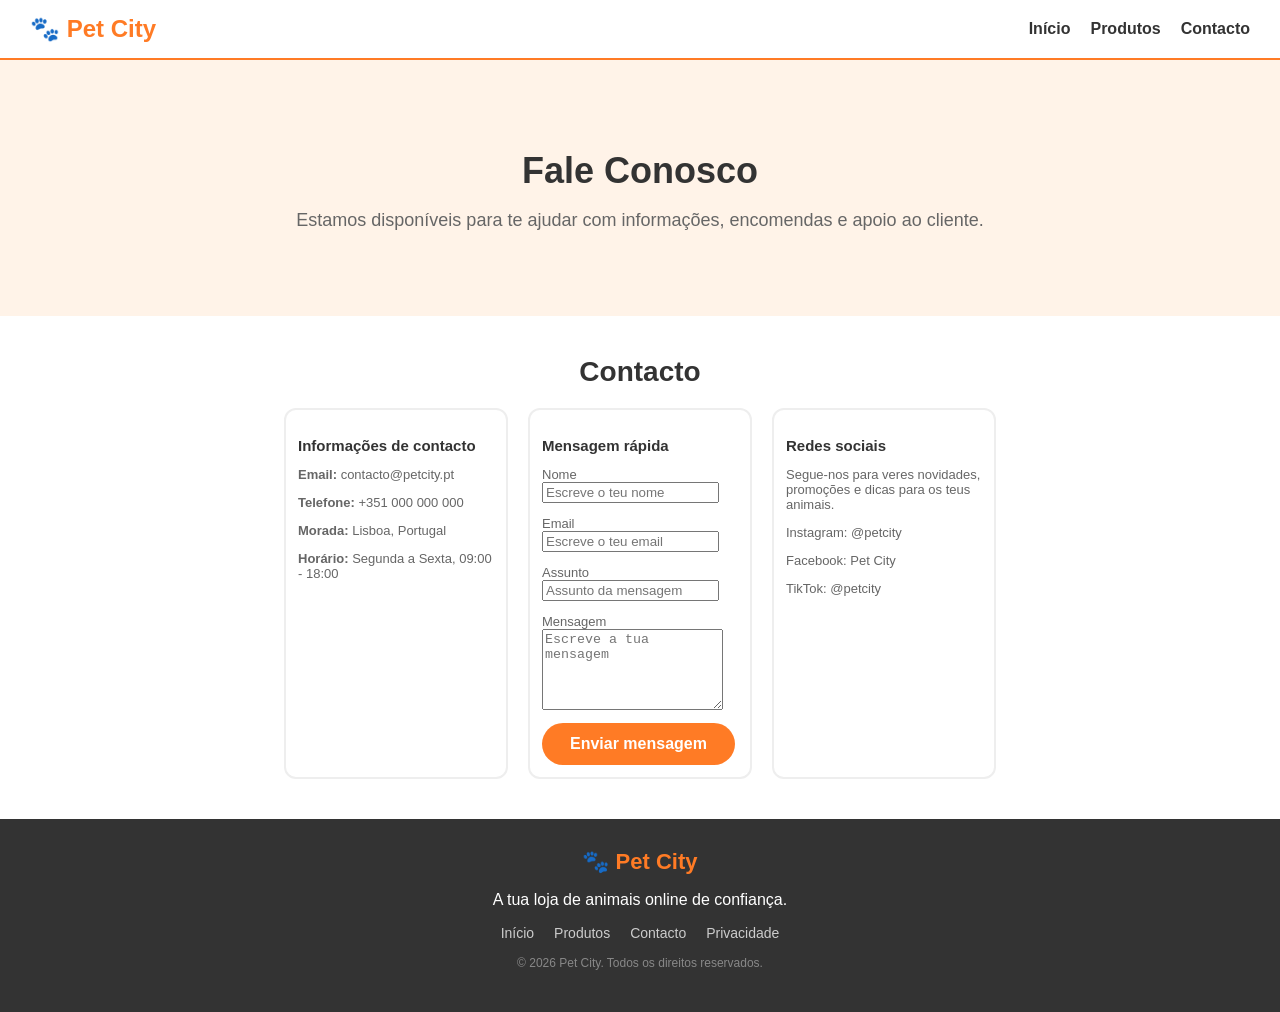
==== Contactos.html @ 18ea7fc3 "Crie uma parte de contactos" ====
<!DOCTYPE html>
<html lang="pt-PT">
<head>
  <meta charset="UTF-8">
  <meta name="viewport" content="width=device-width, initial-scale=1.0">
  <title>PetClub - Contacto</title>
  <link rel="stylesheet" href="css pag inicial.css">
</head>
<body>

  <header>
    <div class="nav-container">
      <div class="logo">🐾 Pet City</div>
      <nav>
        <ul class="nav-links">
          <li><a href="index.html">Início</a></li>
          <li><a href="produtos.html">Produtos</a></li>
          <li><a href="contacto.html">Contacto</a></li>
        </ul>
      </nav>
    </div>
  </header>

  <section class="hero">
    <h1>Fale Conosco</h1>
    <p>Estamos disponíveis para te ajudar com informações, encomendas e apoio ao cliente.</p>
  </section>

  <section class="contacto">
    <h2 class="titulo-secao">Contacto</h2>
    <div class="produtos-grid">

      <div class="produto-card">
        <div class="produto-info">
          <h3>Informações de contacto</h3>
          <p><strong>Email:</strong> contacto@petcity.pt</p>
          <p><strong>Telefone:</strong> +351 000 000 000</p>
          <p><strong>Morada:</strong> Lisboa, Portugal</p>
          <p><strong>Horário:</strong> Segunda a Sexta, 09:00 - 18:00</p>
        </div>
      </div>

      <div class="produto-card">
        <div class="produto-info">
          <h3>Mensagem rápida</h3>
          <form action="#" method="post">
            <p>
              <label for="nome">Nome</label><br>
              <input type="text" id="nome" name="nome" placeholder="Escreve o teu nome">
            </p>

            <p>
              <label for="email">Email</label><br>
              <input type="email" id="email" name="email" placeholder="Escreve o teu email">
            </p>

            <p>
              <label for="assunto">Assunto</label><br>
              <input type="text" id="assunto" name="assunto" placeholder="Assunto da mensagem">
            </p>

            <p>
              <label for="mensagem">Mensagem</label><br>
              <textarea id="mensagem" name="mensagem" rows="5" placeholder="Escreve a tua mensagem"></textarea>
            </p>

            <button type="submit" class="btn-laranja">Enviar mensagem</button>
          </form>
        </div>
      </div>

      <div class="produto-card">
        <div class="produto-info">
          <h3>Redes sociais</h3>
          <p>Segue-nos para veres novidades, promoções e dicas para os teus animais.</p>
          <p>Instagram: @petcity</p>
          <p>Facebook: Pet City</p>
          <p>TikTok: @petcity</p>
        </div>
      </div>

    </div>
  </section>

  <footer>
    <div class="footer-logo">🐾 Pet City</div>
    <p>A tua loja de animais online de confiança.</p>
    <div class="footer-links">
      <a href="index.html">Início</a>
      <a href="produtos.html">Produtos</a>
      <a href="contacto.html">Contacto</a>
      <a href="#">Privacidade</a>
    </div>
    <p class="footer-copy">© 2026 Pet City. Todos os direitos reservados.</p>
  </footer>

</body>
</html>
---- css pag inicial.css ----
body {
  font-family: Arial, sans-serif;
  margin: 0;
  padding: 0;
  background-color: #ffffff;
  color: #333333;
}


a {
  text-decoration: none;
  color: #333333;
}


header {
  background-color: #ffffff;
  border-bottom: 2px solid #ff7b25;
  padding: 15px 30px;
}

.nav-container {
  display: flex;
  justify-content: space-between;
  align-items: center;
}

.logo {
  font-size: 24px;
  font-weight: bold;
  color: #ff7b25;
}

.nav-links {
  list-style: none;
  display: flex;
  gap: 20px;
  margin: 0;
  padding: 0;
}

.nav-links a {
  font-size: 16px;
  font-weight: bold;
}

.nav-links a:hover {
  color: #ff7b25;
}

/* ---- HERO ---- */
.hero {
  background-color: #fff3e8;
  padding: 60px 30px;
  text-align: center;
}

.hero h1 {
  font-size: 36px;
  margin-bottom: 15px;
}

.hero h1 span {
  color: #ff7b25;
}

.hero p {
  font-size: 18px;
  color: #666666;
  margin-bottom: 25px;
}

.hero img {
  width: 300px;
  margin: 20px auto 0;
}


.btn-laranja {
  background-color: #ff7b25;
  color: white;
  padding: 12px 28px;
  border-radius: 30px;
  font-size: 16px;
  font-weight: bold;
  border: none;
  cursor: pointer;
}

.btn-laranja:hover {
  background-color: #e56a15;
}

.btn-contorno {
  border: 2px solid #ff7b25;
  color: #ff7b25;
  padding: 8px 18px;
  border-radius: 30px;
  font-size: 14px;
  font-weight: bold;
  background-color: white;
  cursor: pointer;
}

.btn-contorno:hover {
  background-color: #ff7b25;
  color: white;
}


.titulo-secao {
  text-align: center;
  font-size: 28px;
  margin: 40px 0 20px;
}


.categorias {
  padding: 20px 30px;
}

.categorias-grid {
  display: flex;
  gap: 20px;
  justify-content: center;
}

.categoria-card {
  background-color: #fff3e8;
  border-radius: 12px;
  padding: 25px;
  text-align: center;
  width: 200px;
}

.categoria-card img {
  width: 80px;
  height: 80px;
  margin-bottom: 10px;
}

.categoria-card h3 {
  font-size: 18px;
  margin-bottom: 8px;
}

.categoria-card p {
  font-size: 13px;
  color: #666666;
  margin-bottom: 12px;
}


.produtos {
  padding: 20px 30px;
}

.produtos-grid {
  display: flex;
  gap: 20px;
  justify-content: center;
}

.produto-card {
  border: 2px solid #eeeeee;
  border-radius: 12px;
  width: 220px;
  overflow: hidden;
}

.produto-card:hover {
  border-color: #ff7b25;
}

.produto-card img {
  width: 100%;
  height: 160px;
  object-fit: cover;
}

.produto-info {
  padding: 12px;
}

.produto-info h3 {
  font-size: 15px;
  margin-bottom: 6px;
}

.produto-info p {
  font-size: 13px;
  color: #666666;
  margin-bottom: 10px;
}

.preco {
  font-size: 18px;
  font-weight: bold;
  color: #ff7b25;
}

/* ---- VANTAGENS ---- */
.vantagens {
  padding: 20px 30px;
}

.vantagens-grid {
  display: flex;
  gap: 20px;
  justify-content: center;
}

.vantagem {
  background-color: #f5f5f5;
  border-radius: 12px;
  padding: 25px;
  text-align: center;
  width: 200px;
}

.vantagem img {
  width: 50px;
  height: 50px;
  margin-bottom: 10px;
}

.vantagem h3 {
  font-size: 16px;
  margin-bottom: 8px;
}

.vantagem p {
  font-size: 13px;
  color: #666666;
}

/* ---- FOOTER ---- */
footer {
  background-color: #333333;
  color: white;
  text-align: center;
  padding: 30px;
  margin-top: 40px;
}

.footer-logo {
  font-size: 22px;
  font-weight: bold;
  color: #ff7b25;
  margin-bottom: 10px;
}

.footer-links {
  display: flex;
  justify-content: center;
  gap: 20px;
  margin: 15px 0;
}

.footer-links a {
  color: #cccccc;
  font-size: 14px;
}

.footer-links a:hover {
  color: #ff7b25;
}

.footer-copy {
  color: #888888;
  font-size: 12px;
}
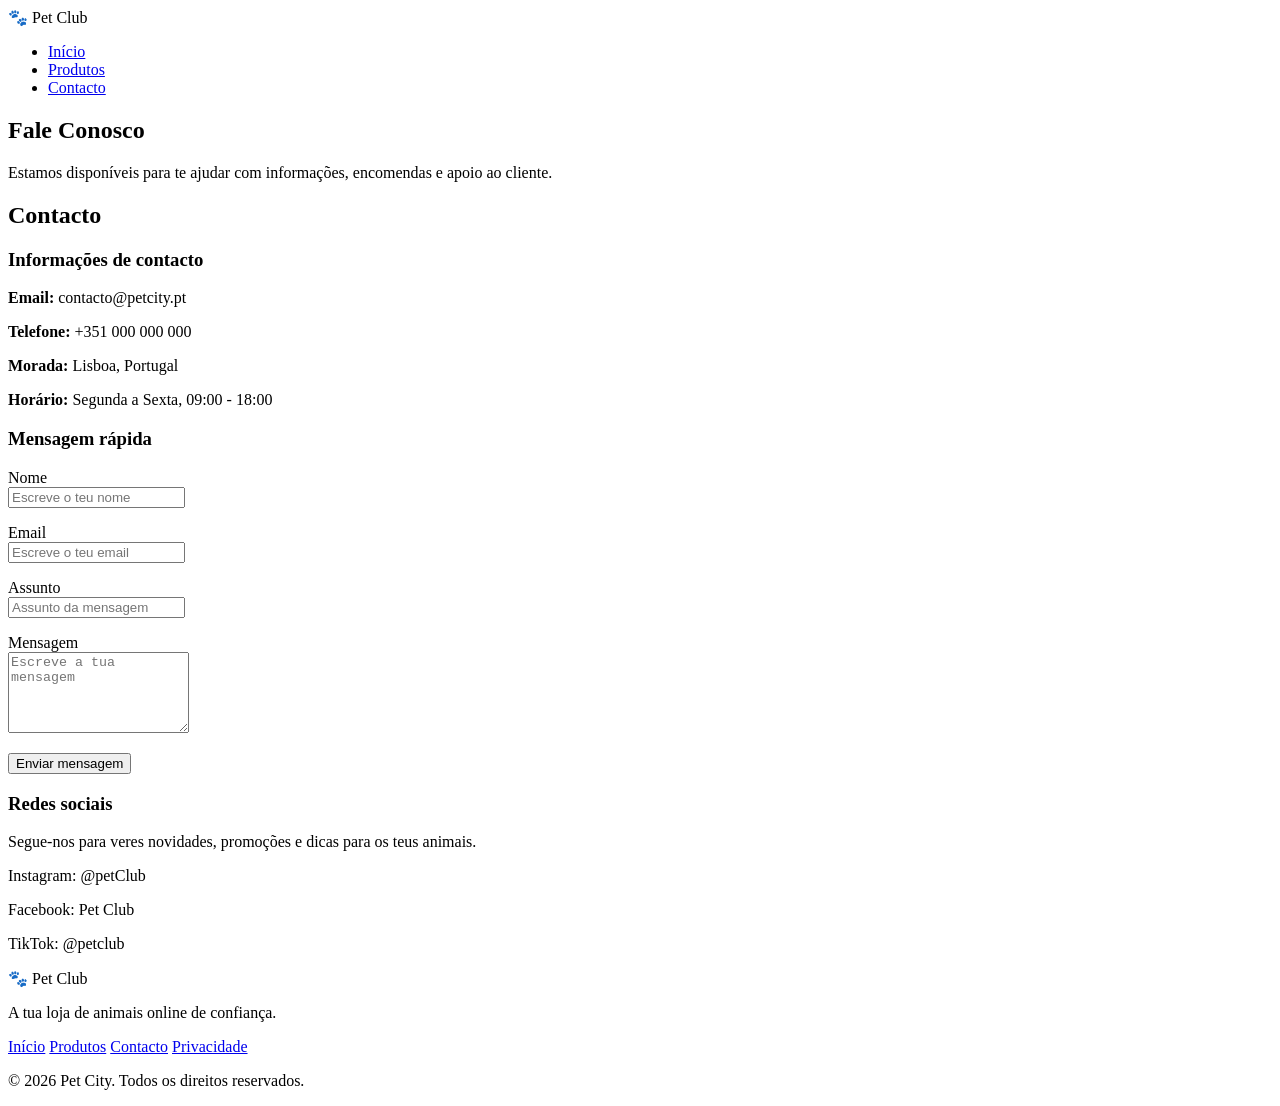
==== commit 2515da2b: "criei uma pasta separada para os animais" ====
--- a/Contactos.html
+++ b/Contactos.html
@@ -10,7 +10,7 @@
 
   <header>
     <div class="nav-container">
-      <div class="logo">🐾 Pet City</div>
+      <div class="logo">🐾 Pet Club</div>
       <nav>
         <ul class="nav-links">
           <li><a href="index.html">Início</a></li>
@@ -73,9 +73,9 @@
         <div class="produto-info">
           <h3>Redes sociais</h3>
           <p>Segue-nos para veres novidades, promoções e dicas para os teus animais.</p>
-          <p>Instagram: @petcity</p>
-          <p>Facebook: Pet City</p>
-          <p>TikTok: @petcity</p>
+          <p>Instagram: @petClub</p>
+          <p>Facebook: Pet Club</p>
+          <p>TikTok: @petclub</p>
         </div>
       </div>
 
@@ -83,7 +83,7 @@
   </section>
 
   <footer>
-    <div class="footer-logo">🐾 Pet City</div>
+    <div class="footer-logo">🐾 Pet Club</div>
     <p>A tua loja de animais online de confiança.</p>
     <div class="footer-links">
       <a href="index.html">Início</a>
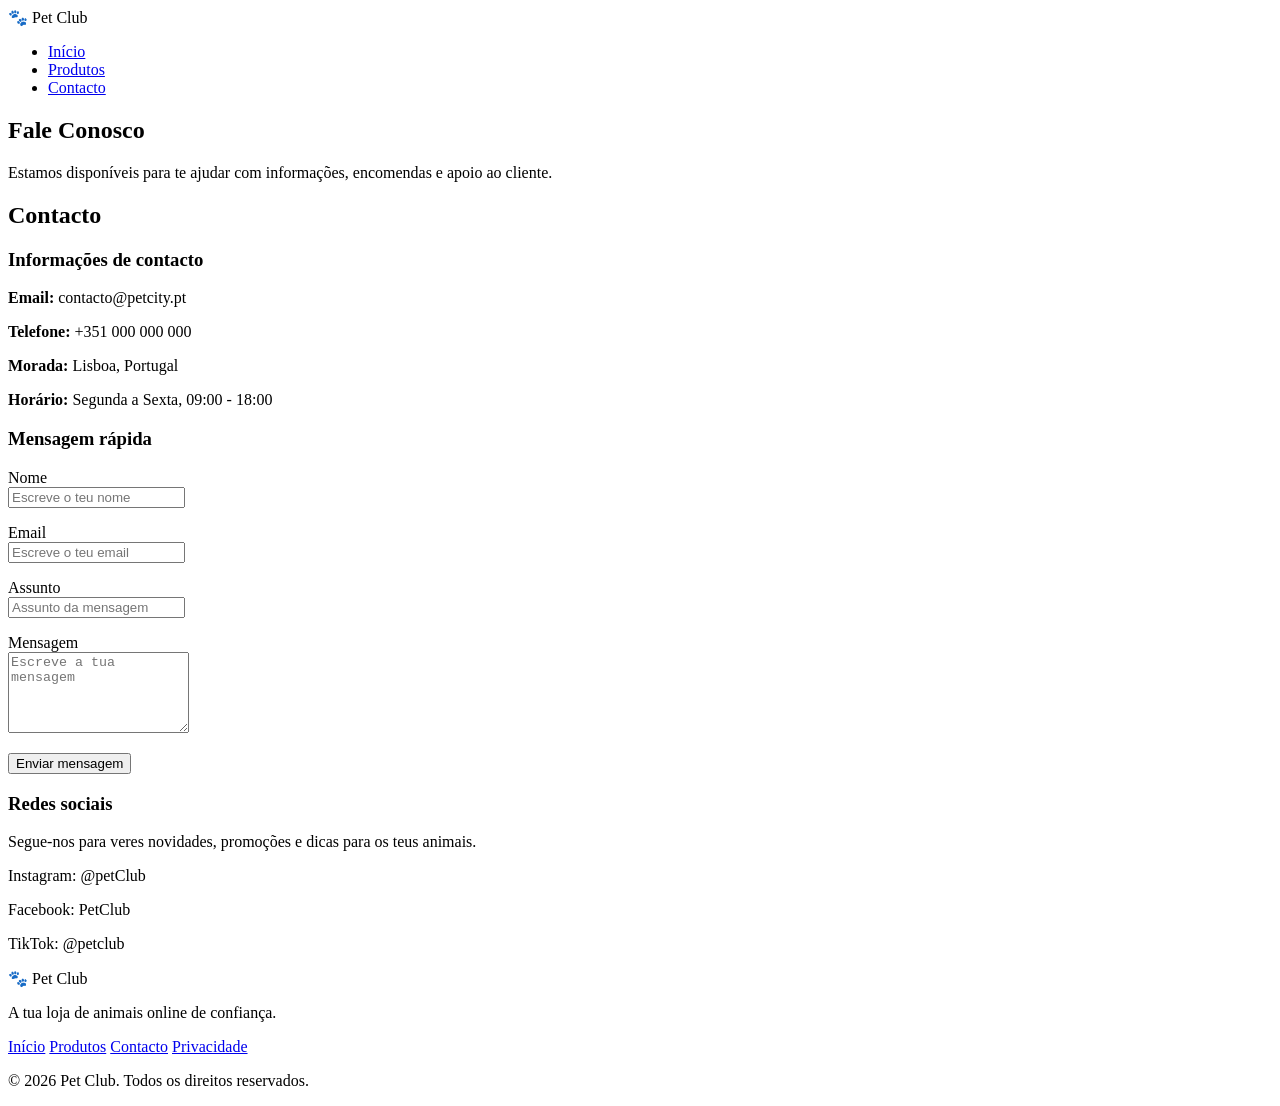
==== commit 7390c631: "criei uma pasta de css para os animais e uma pasta de html para eles, e criei uma pasta de contactos" ====
--- a/Contactos.html
+++ b/Contactos.html
@@ -74,7 +74,7 @@
           <h3>Redes sociais</h3>
           <p>Segue-nos para veres novidades, promoções e dicas para os teus animais.</p>
           <p>Instagram: @petClub</p>
-          <p>Facebook: Pet Club</p>
+          <p>Facebook: PetClub</p>
           <p>TikTok: @petclub</p>
         </div>
       </div>
@@ -91,7 +91,7 @@
       <a href="contacto.html">Contacto</a>
       <a href="#">Privacidade</a>
     </div>
-    <p class="footer-copy">© 2026 Pet City. Todos os direitos reservados.</p>
+    <p class="footer-copy">© 2026 Pet Club. Todos os direitos reservados.</p>
   </footer>
 
 </body>
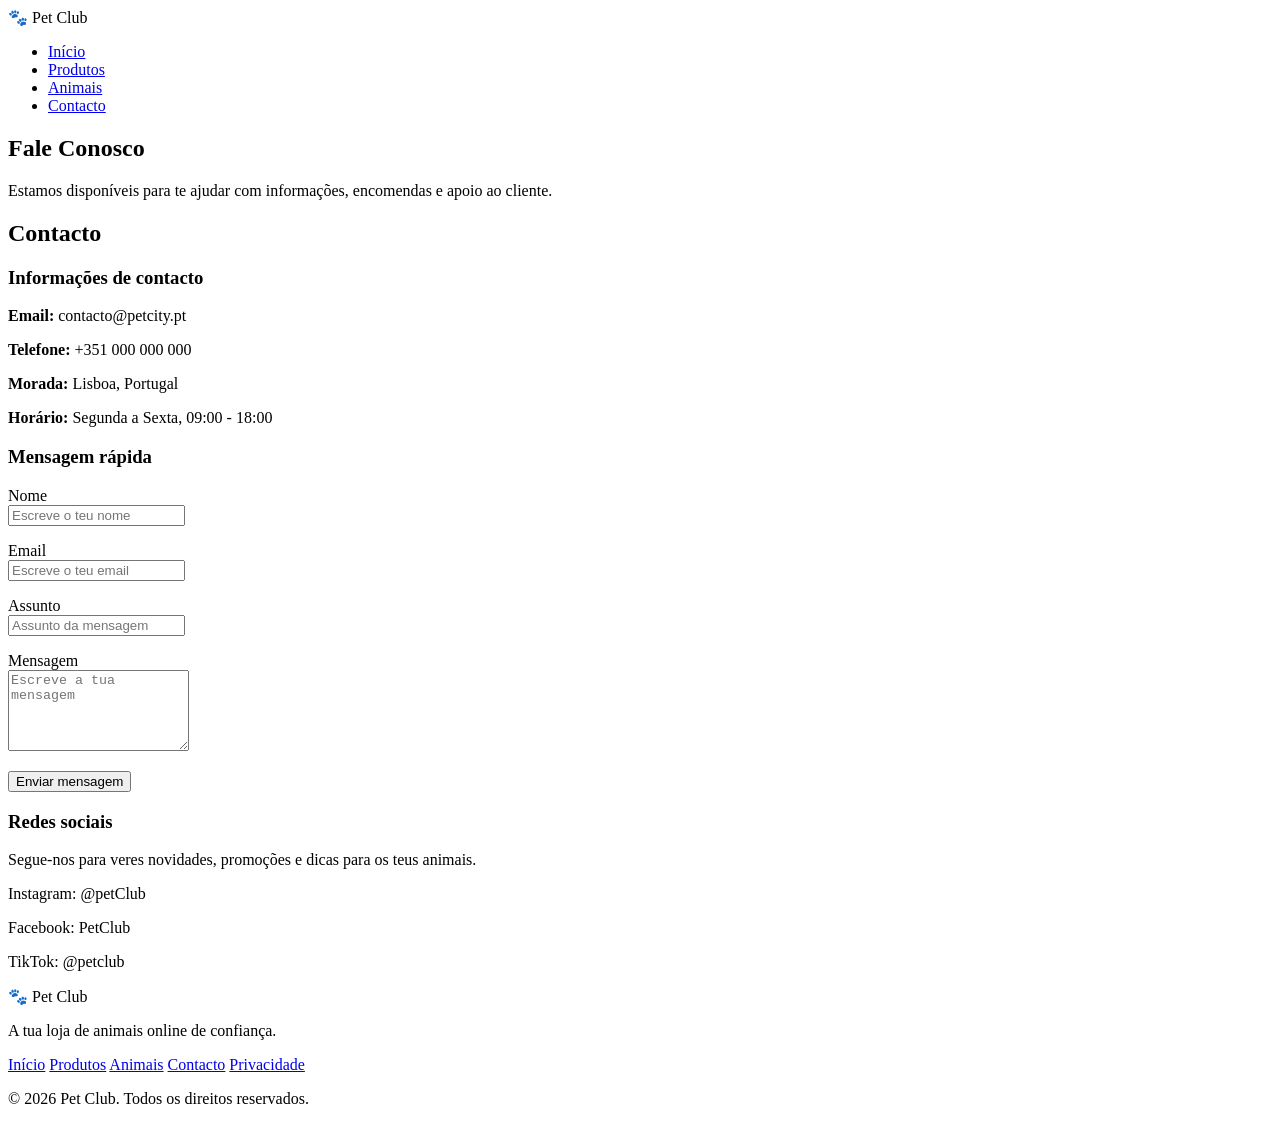
==== commit c90f4d44: "Estou ajutando a cor, as fotos e o card" ====
--- a/Contactos.html
+++ b/Contactos.html
@@ -13,9 +13,10 @@
       <div class="logo">🐾 Pet Club</div>
       <nav>
         <ul class="nav-links">
-          <li><a href="index.html">Início</a></li>
-          <li><a href="produtos.html">Produtos</a></li>
-          <li><a href="contacto.html">Contacto</a></li>
+          <li><a href="PetClub/site pag inicial.html">Início</a></li>
+          <li><a href="PetClub/pag produtos.html">Produtos</a></li>
+          <li><a href="animais.html">Animais</a></li>
+          <li><a href="Contactos.html">Contacto</a></li>
         </ul>
       </nav>
     </div>
@@ -86,9 +87,10 @@
     <div class="footer-logo">🐾 Pet Club</div>
     <p>A tua loja de animais online de confiança.</p>
     <div class="footer-links">
-      <a href="index.html">Início</a>
-      <a href="produtos.html">Produtos</a>
-      <a href="contacto.html">Contacto</a>
+      <a href="PetClub/site pag inicial.html">Início</a>
+      <a href="PetClub/pag produtos.html">Produtos</a>
+      <a href="animais.html">Animais</a>
+      <a href="Contactos.html">Contacto</a>
       <a href="#">Privacidade</a>
     </div>
     <p class="footer-copy">© 2026 Pet Club. Todos os direitos reservados.</p>
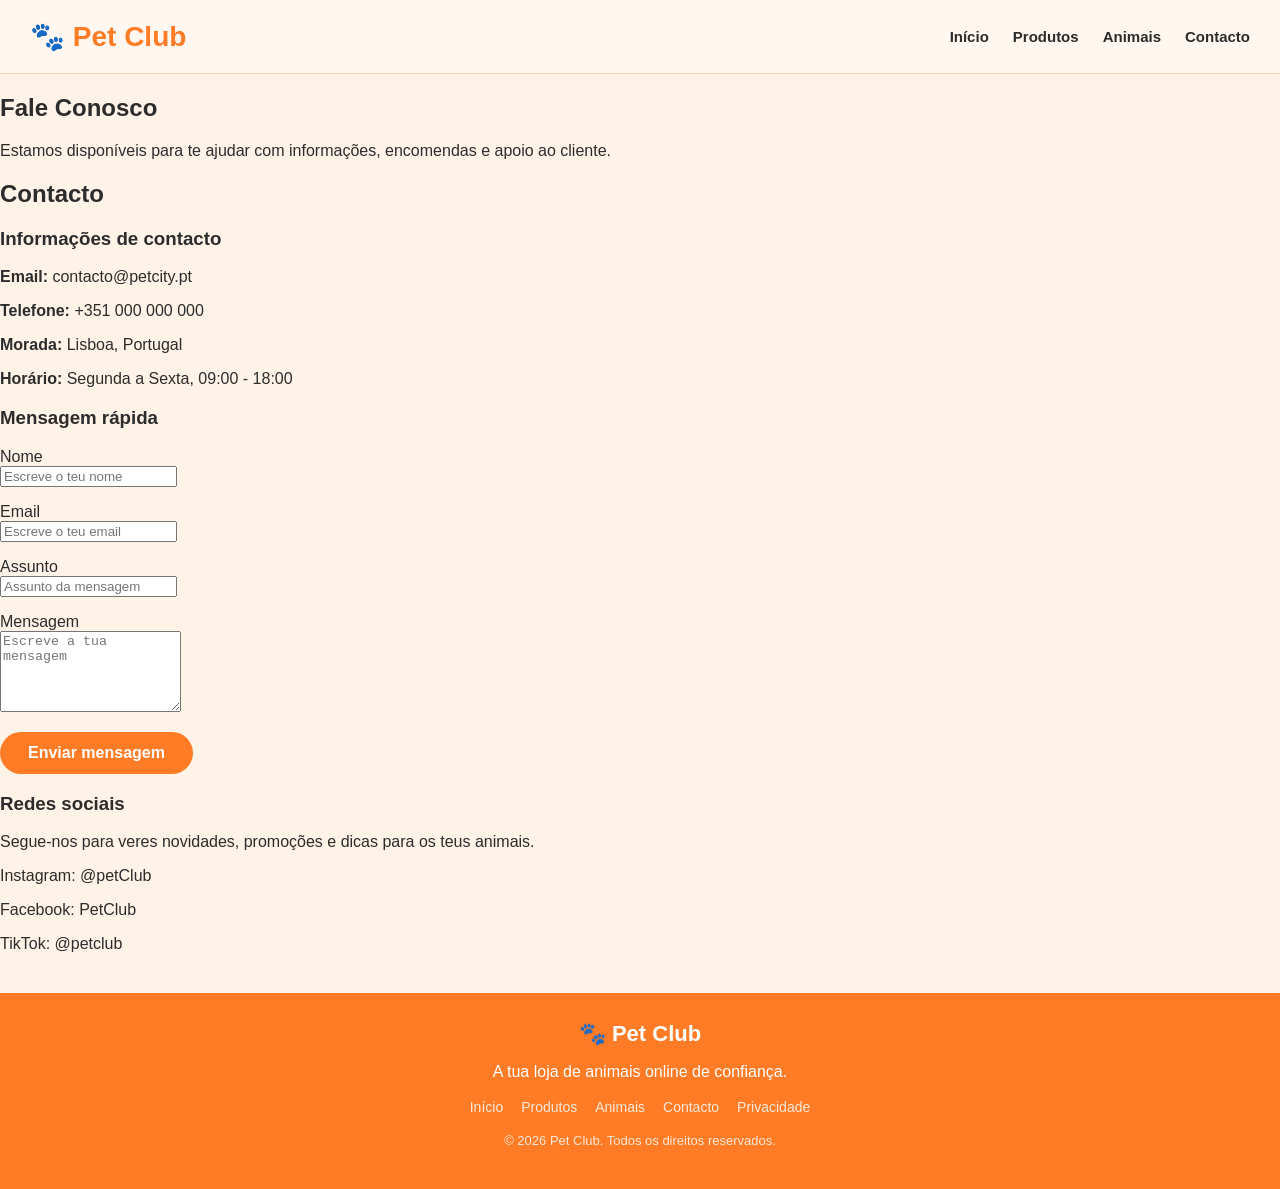
==== commit 51124b1a: "corrigido o caminho do arquivo CSS no Contactos.html" ====
--- a/Contactos.html
+++ b/Contactos.html
@@ -4,7 +4,7 @@
   <meta charset="UTF-8">
   <meta name="viewport" content="width=device-width, initial-scale=1.0">
   <title>PetClub - Contacto</title>
-  <link rel="stylesheet" href="css pag inicial.css">
+  <link rel="stylesheet" href="contactos.css">
 </head>
 <body>
 
--- a/contactos.css
+++ b/contactos.css
@@ -0,0 +1,242 @@
+* { box-sizing: border-box; }
+
+body {
+  font-family: Arial, sans-serif;
+  margin: 0;
+  padding: 0;
+  background-color: #fff3e8;
+  color: #2c2c2c;
+}
+
+a {
+  text-decoration: none;
+  color: #2c2c2c;
+}
+
+header {
+  background-color: #fff7f0;
+  padding: 20px 30px;
+  border-bottom: 1px solid #ffd0a8;
+}
+
+.nav-container {
+  display: flex;
+  justify-content: space-between;
+  align-items: center;
+  gap: 20px;
+}
+
+.logo {
+  font-size: 28px;
+  font-weight: bold;
+  color: #ff7b25;
+}
+
+.nav-links {
+  list-style: none;
+  display: flex;
+  gap: 24px;
+  margin: 0;
+  padding: 0;
+}
+
+.nav-links a {
+  font-size: 15px;
+  font-weight: 700;
+  color: #2c2c2c;
+}
+
+.nav-links a:hover,
+.nav-links a.active {
+  color: #ff7b25;
+}
+
+.btn-laranja {
+  background-color: #ff7b25;
+  color: #ffffff;
+  padding: 12px 28px;
+  border-radius: 30px;
+  font-size: 16px;
+  font-weight: bold;
+  border: none;
+  cursor: pointer;
+  display: inline-block;
+}
+
+.btn-laranja:hover {
+  background-color: #e56a15;
+}
+
+.page-header {
+  background-color: #ffe8d4;
+  padding: 45px 30px;
+  text-align: center;
+  border-bottom: 2px solid #ff7b25;
+}
+
+.page-header h1 {
+  font-size: 38px;
+  margin: 0 0 10px;
+  color: #2c2c2c;
+}
+
+.page-header h1 span {
+  color: #ff7b25;
+}
+
+.page-header p {
+  color: #5f5f5f;
+  margin: 0;
+}
+
+.page-content {
+  max-width: 1100px;
+  margin: 0 auto;
+  padding: 30px;
+}
+
+.contacto-grid {
+  display: flex;
+  gap: 32px;
+  flex-wrap: wrap;
+  justify-content: center;
+  align-items: flex-start;
+}
+
+.contacto-form,
+.contacto-info {
+  background: #ffffff;
+  border-radius: 20px;
+  box-shadow: 0 18px 45px rgba(0, 0, 0, 0.06);
+}
+
+.contacto-form {
+  padding: 32px;
+  flex: 1;
+  min-width: 300px;
+  max-width: 520px;
+}
+
+.contacto-form h2,
+.contacto-info h2 {
+  font-size: 24px;
+  margin-bottom: 22px;
+  color: #ff7b25;
+}
+
+.form-group {
+  margin-bottom: 18px;
+}
+
+.form-group label {
+  display: block;
+  font-size: 14px;
+  font-weight: 700;
+  margin-bottom: 8px;
+  color: #2c2c2c;
+}
+
+.form-group input,
+.form-group textarea,
+.form-group select {
+  width: 100%;
+  padding: 14px 16px;
+  border: 1px solid #e8e0d8;
+  border-radius: 12px;
+  font-size: 14px;
+  font-family: Arial, sans-serif;
+  outline: none;
+  transition: border-color 0.2s, box-shadow 0.2s;
+}
+
+.form-group input:focus,
+.form-group textarea:focus,
+.form-group select:focus {
+  border-color: #ff7b25;
+  box-shadow: 0 0 0 4px rgba(255, 123, 45, 0.12);
+}
+
+.form-group textarea {
+  height: 140px;
+  resize: vertical;
+}
+
+.contacto-info {
+  padding: 32px;
+  flex: 1;
+  min-width: 280px;
+  max-width: 360px;
+}
+
+.info-item {
+  display: flex;
+  gap: 14px;
+  margin-bottom: 22px;
+}
+
+.info-icon {
+  font-size: 28px;
+  color: #ff7b25;
+  flex-shrink: 0;
+}
+
+.info-item h4 {
+  font-size: 16px;
+  margin: 0 0 6px;
+  color: #2c2c2c;
+}
+
+.info-item p {
+  font-size: 14px;
+  color: #5f5f5f;
+  margin: 0;
+}
+
+.mapa-placeholder {
+  background: #fff3e8;
+  border-radius: 18px;
+  height: 210px;
+  display: flex;
+  align-items: center;
+  justify-content: center;
+  font-size: 20px;
+  color: #7a7a7a;
+  border: 1px dashed #ffd0a8;
+  margin-top: 24px;
+}
+
+footer {
+  background-color: #ff7b25;
+  color: #ffffff;
+  text-align: center;
+  padding: 28px 20px;
+  margin-top: 40px;
+}
+
+.footer-logo {
+  font-size: 22px;
+  font-weight: bold;
+  margin-bottom: 10px;
+}
+
+.footer-links {
+  display: flex;
+  justify-content: center;
+  flex-wrap: wrap;
+  gap: 18px;
+  margin: 18px 0;
+}
+
+.footer-links a {
+  color: #ffe9d9;
+  font-size: 14px;
+}
+
+.footer-links a:hover {
+  color: #ffffff;
+}
+
+.footer-copy {
+  color: #fde7d4;
+  font-size: 13px;
+}
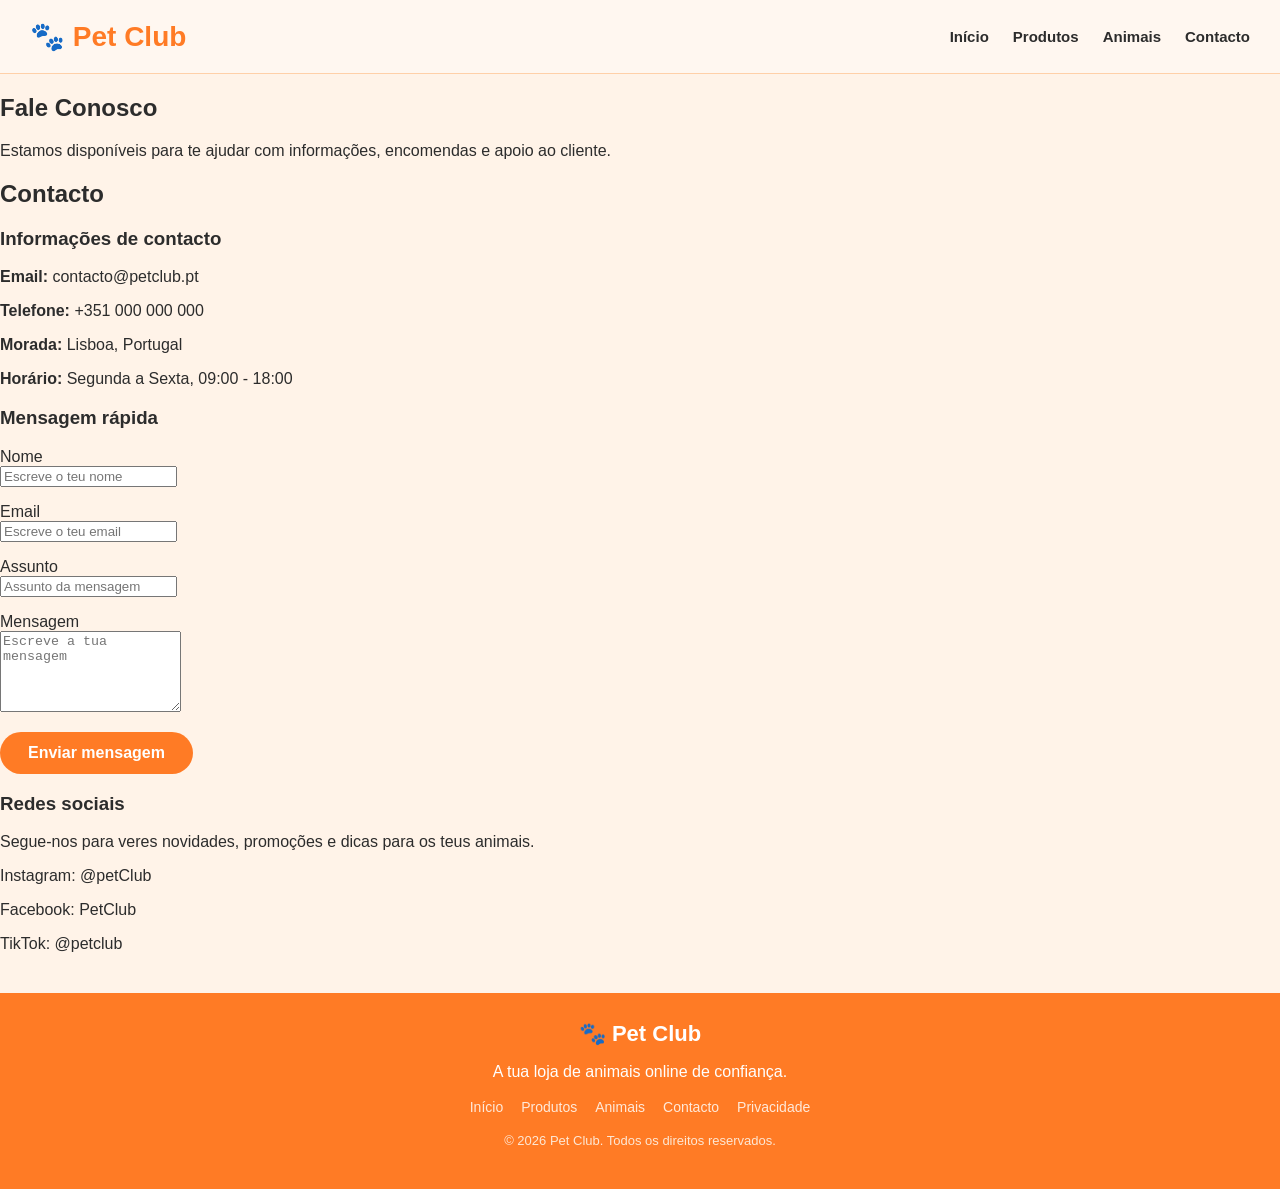
==== commit 517e17bc: "atualizado o email de contacto e o título da página para Pet Club; removido código desnecessário na " ====
--- a/Contactos.html
+++ b/Contactos.html
@@ -34,7 +34,7 @@
       <div class="produto-card">
         <div class="produto-info">
           <h3>Informações de contacto</h3>
-          <p><strong>Email:</strong> contacto@petcity.pt</p>
+          <p><strong>Email:</strong> contacto@petclub.pt</p>
           <p><strong>Telefone:</strong> +351 000 000 000</p>
           <p><strong>Morada:</strong> Lisboa, Portugal</p>
           <p><strong>Horário:</strong> Segunda a Sexta, 09:00 - 18:00</p>
